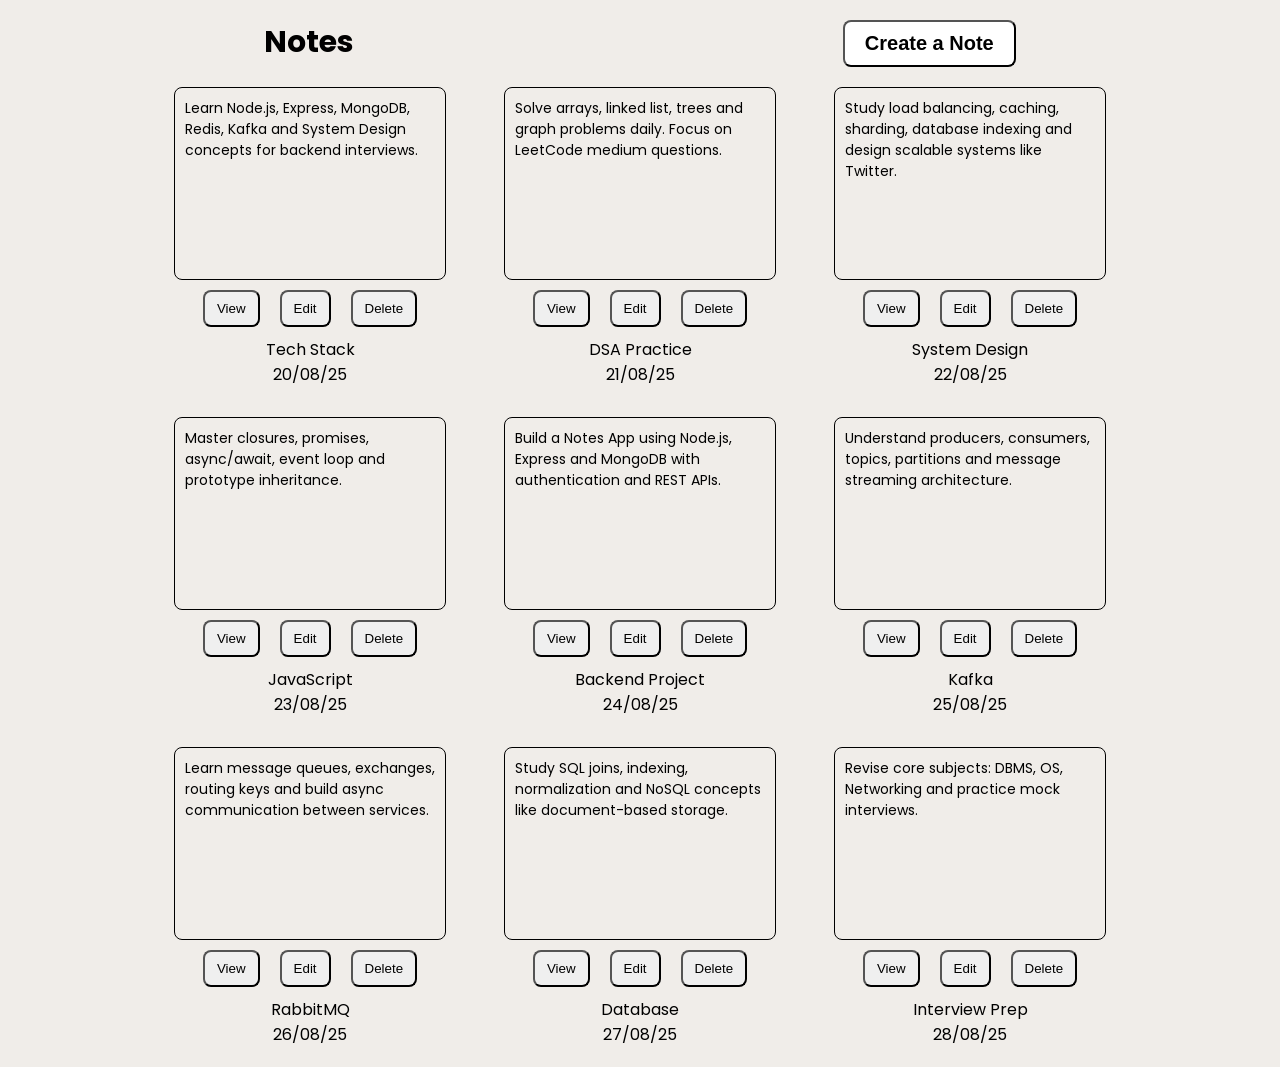
==== NotesApp/index.html @ e270e8cc "done CURD operations" ====
<!DOCTYPE html>
<html lang="en">
  <head>
    <meta charset="UTF-8" />
    <meta name="viewport" content="width=device-width, initial-scale=1.0" />
    <link rel="preconnect" href="https://fonts.googleapis.com" />
    <link rel="preconnect" href="https://fonts.gstatic.com" crossorigin />
    <link
      href="https://fonts.googleapis.com/css2?family=Poppins:ital,wght@0,100;0,200;0,300;0,400;0,500;0,600;0,700;0,800;0,900;1,100;1,200;1,300;1,400;1,500;1,600;1,700;1,800;1,900&display=swap"
      rel="stylesheet"
    />
    <link rel="stylesheet" href="style.css" />
    <title>Notes App</title>
  </head>
  <body>
    <div class="main">
      <div class="header">
        <div class="header-logo">Notes</div>
        <button id="create-note-btn-el">Create a Note</button>
      </div>
      <div class="container"></div>
    </div>
    <script src="script.js"></script>
  </body>
</html>
---- NotesApp/style.css ----
* {
  padding: 0;
  margin: 0;
}

body {
  font-family: "Poppins", sans-serif;
  background-color: rgb(240, 237, 233);
}

.main {
  display: flex;
  flex-direction: column;
  gap: 20px;
  padding: 20px;
}

.header {
  display: flex;
  flex-direction: row;
  justify-content: space-around;
}

.header-logo {
  font-size: 30px;
  font-weight: bolder;
}

#create-note-btn-el {
  padding: 10px 20px 10px 20px;
  font-size: 20px;
  font-weight: bold;
  background-color: white;
  color: black;
  border-radius: 8px;
}

#create-note-btn-el:hover {
  background-color: black;
  color: white;
  cursor: pointer;
}

.container {
  display: flex;
  flex-wrap: wrap;
  justify-content: center;
  gap: 30px;
  font-family: "Poppins", sans-serif;
}

.note-card {
  width: 300px;
  height: 300px;
  display: flex;
  flex-direction: column;
  justify-content: end;
  align-items: center;
  gap: 10px;
}

.note-card:hover {
  transform: scale(1.05);
  transition: 0.2s ease;
  cursor: pointer;
}

.content-preview {
  width: 250px;
  height: 250px;
  border: 1px solid black;
  border-radius: 8px;
  padding: 10px;
  font-size: 14px;
  line-height: 1.5;
  overflow: hidden;
  text-overflow: ellipsis;
  display: -webkit-box;
  line-clamp: 8;
  -webkit-box-orient: vertical;
}

.action-btns {
  display: flex;
  flex-direction: row;
  gap: 20px;
}

.action-btns button {
  padding: 9px 12px 9px 12px;
  border-radius: 8px;
}

.action-btns button:hover {
  background-color: black;
  color: white;
  cursor: pointer;
}

.note-card-footer {
  display: flex;
  flex-direction: column;
  justify-content: end;
  align-items: center;
}

.modal {
  position: fixed;
  z-index: 1;
  padding-top: 100px;
  left: 0;
  top: 0;
  width: 100%;
  height: 100%;
  overflow: auto;
  background-color: rgb(0, 0, 0);
  background-color: rgba(0, 0, 0, 0.4);
}

.modal-content {
  background-color: white;
  border: 1px solid black;
  border-radius: 8px;
  width: 80%;
  height: 80%;
  margin: auto;
  overflow-y: scroll;
  display: flex;
  flex-direction: column;
  padding: 20px;
  gap: 30px;
}

#title-add-modal {
  border: none;
  font-size: 30px;
  font-weight: bold;
}

#title-add-modal:focus {
  outline: none;
}

#textarea-add-modal {
  border: none;
  width: 100%;
  height: 70%;
  font-size: 20px;
  overflow-y: scroll;
}

#textarea-add-modal:focus {
  outline: none;
}

.add-modal-note-btn-div {
  display: flex;
  justify-content: center;
  align-items: center;
  gap: 20px;
}

#save-btn-modal {
  font-size: 20px;
  width: 10%;
  padding: 10px 20px 10px 20px;
  border: 1px solid black;
  border-radius: 8px;
  align-self: center;
  background-color: white;
  color: black;
}

#save-btn-modal:hover {
  background-color: black;
  color: white;
  cursor: pointer;
}

#close-btn-modal {
  font-size: 20px;
  width: 10%;
  padding: 10px 20px 10px 20px;
  border: 1px solid black;
  border-radius: 8px;
  align-self: center;
  background-color: white;
  color: black;
}

#close-btn-modal:hover {
  background-color: black;
  color: white;
  cursor: pointer;
}

.modal-title-view {
  font-size: 30px;
  font-weight: bold;
}

.content-view {
  width: 100%;
  height: 70%;
  font-size: 20px;
  overflow-y: scroll;
}

#close-view-btn-modal {
  font-size: 20px;
  width: 10%;
  padding: 10px 20px 10px 20px;
  border: 1px solid black;
  border-radius: 8px;
  align-self: center;
  background-color: white;
  color: black;
}

#close-view-btn-modal:hover {
  background-color: black;
  color: white;
  cursor: pointer;
}

#edit-save-btn-modal {
  font-size: 20px;
  width: 10%;
  padding: 10px 20px 10px 20px;
  border: 1px solid black;
  border-radius: 8px;
  align-self: center;
  background-color: white;
  color: black;
}

#edit-save-btn-modal:hover {
  background-color: black;
  color: white;
  cursor: pointer;
}

#edit-close-btn-modal {
  font-size: 20px;
  width: 10%;
  padding: 10px 20px 10px 20px;
  border: 1px solid black;
  border-radius: 8px;
  align-self: center;
  background-color: white;
  color: black;
}

#edit-close-btn-modal:hover {
  background-color: black;
  color: white;
  cursor: pointer;
}

#title-edit-modal {
  border: none;
  font-size: 30px;
  font-weight: bold;
}

#title-edit-modal:focus {
  outline: none;
}

#textarea-edit-modal {
  border: none;
  width: 100%;
  height: 70%;
  font-size: 20px;
  overflow-y: scroll;
}

#textarea-edit-modal:focus {
  outline: none;
}
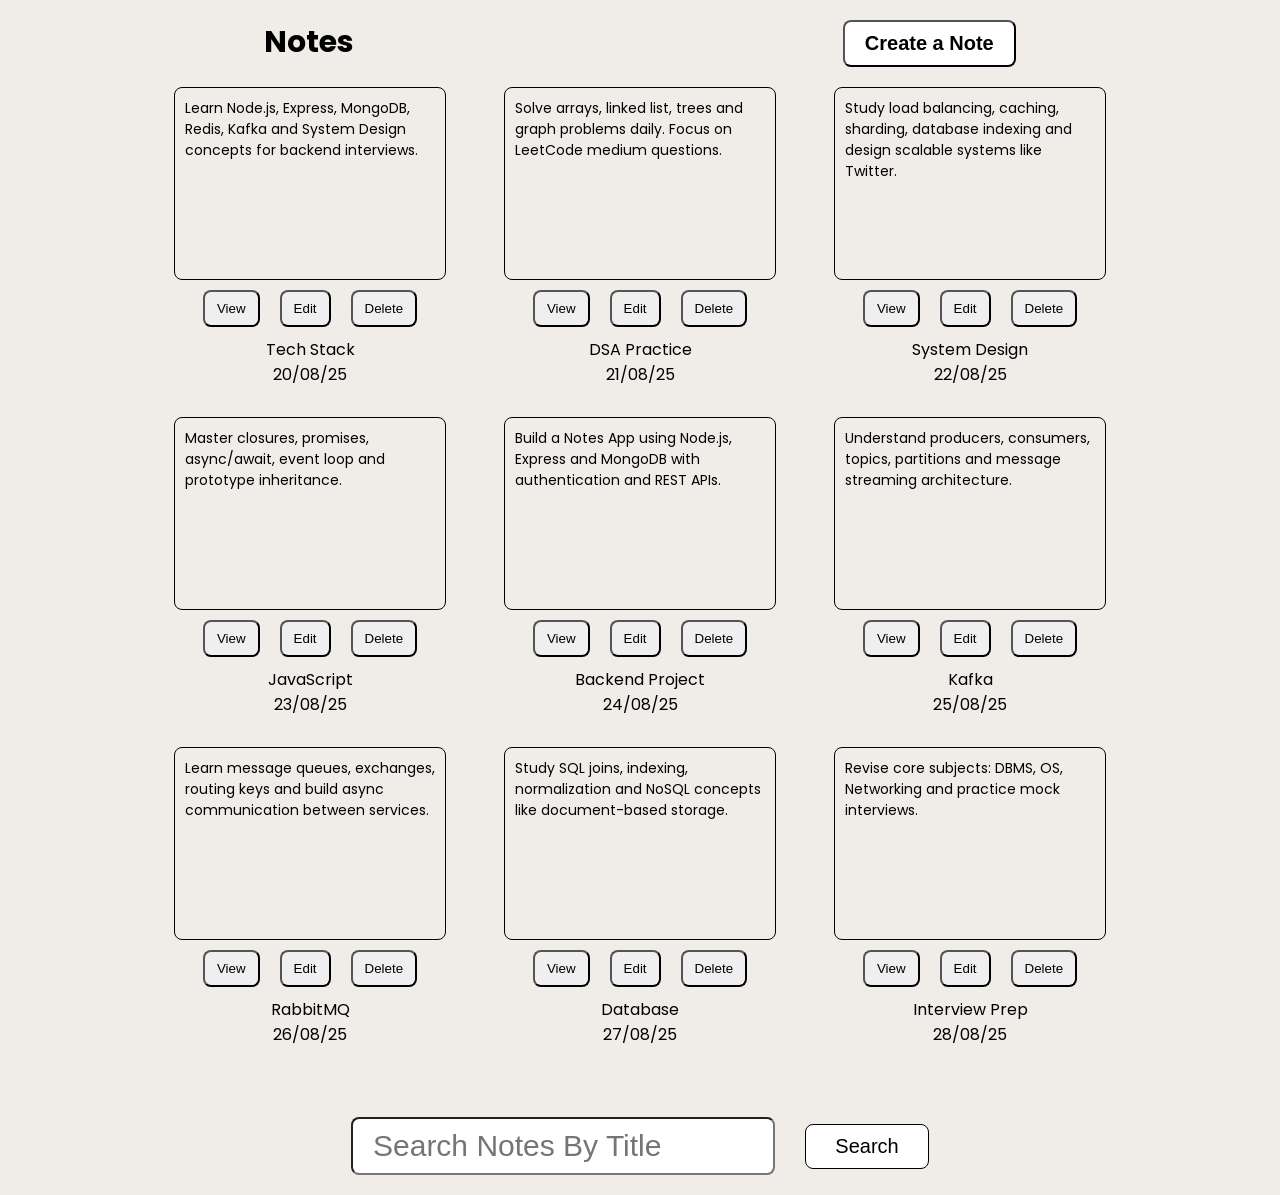
==== commit 9d05e8e6: "added localstorage final done" ====
--- a/NotesApp/index.html
+++ b/NotesApp/index.html
@@ -19,6 +19,14 @@
         <button id="create-note-btn-el">Create a Note</button>
       </div>
       <div class="container"></div>
+      <div class="search-container">
+        <input
+          type="text"
+          id="search-input-el"
+          placeholder="Search Notes By Title"
+        />
+        <button id="search-btn-el">Search</button>
+      </div>
     </div>
     <script src="script.js"></script>
   </body>
--- a/NotesApp/style.css
+++ b/NotesApp/style.css
@@ -278,3 +278,34 @@
 #textarea-edit-modal:focus {
   outline: none;
 }
+
+.search-container {
+  margin-top: 50px;
+  display: flex;
+  justify-content: center;
+  align-items: center;
+  gap: 30px;
+}
+
+#search-input-el {
+  font-size: 30px;
+  padding: 10px 20px 10px 20px;
+  border-radius: 8px;
+}
+
+#search-btn-el {
+  font-size: 20px;
+  width: 10%;
+  padding: 10px 20px 10px 20px;
+  border: 1px solid black;
+  border-radius: 8px;
+  align-self: center;
+  background-color: white;
+  color: black;
+}
+
+#search-btn-el:hover {
+  background-color: black;
+  color: white;
+  cursor: pointer;
+}
